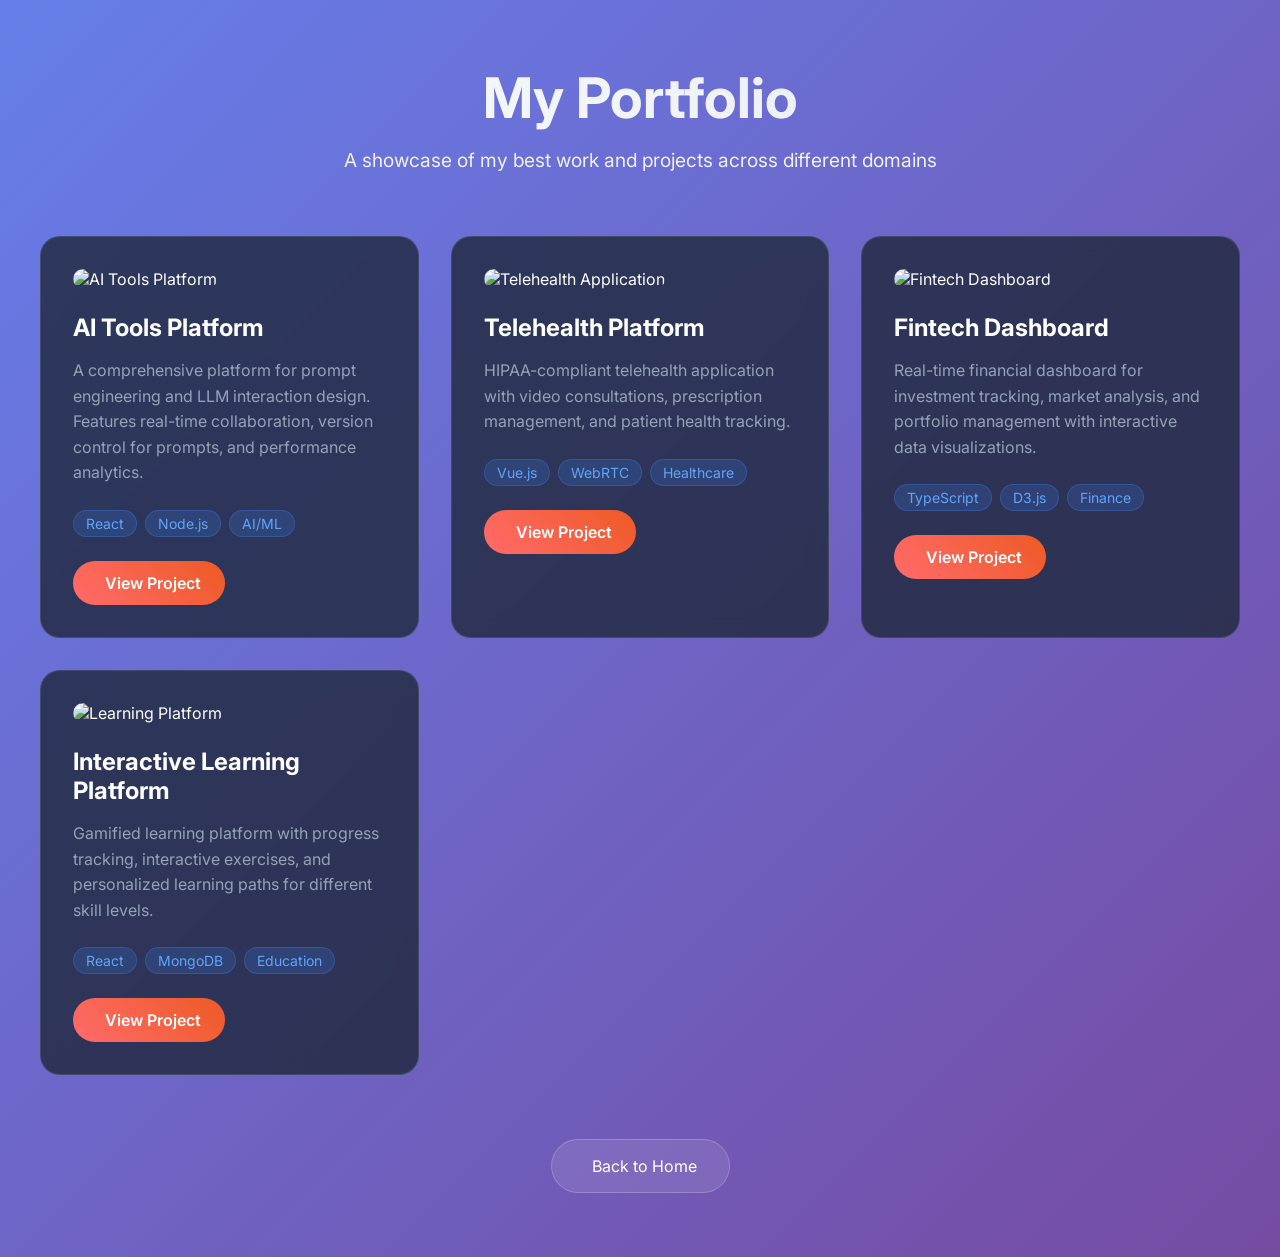
==== portfolio.html @ fdc90ef0 "Add files via upload" ====
<!DOCTYPE html>
<html lang="en">
<head>
    <meta charset="UTF-8">
    <meta name="viewport" content="width=device-width, initial-scale=1.0">
    <title>Portfolio - Career Odyssey 3D Explorer</title>
    <link rel="icon" type="image/x-icon" href="/static/favicon.ico">
    <script src="https://cdn.tailwindcss.com"></script>
    <script src="https://cdn.jsdelivr.net/npm/feather-icons/dist/feather.min.js"></script>
    <script src="https://unpkg.com/feather-icons"></script>
    <style>
        @import url('https://fonts.googleapis.com/css2?family=Inter:wght@300;400;500;600;700&display=swap');
        
        * {
            margin: 0;
            padding: 0;
            box-sizing: border-box;
        }

        body {
            font-family: 'Inter', sans-serif;
            overflow-x: hidden;
            background: linear-gradient(135deg, #667eea 0%, #764ba2 100%);
        }

        .portfolio-section {
            min-height: 100vh;
            padding: 4rem 2rem;
            color: white;
        }

        .portfolio-container {
            max-width: 1200px;
            margin: 0 auto;
        }

        .portfolio-header {
            text-align: center;
            margin-bottom: 4rem;
        }

        .portfolio-title {
            font-size: 3.5rem;
            font-weight: 700;
            margin-bottom: 1rem;
            background: linear-gradient(45deg, #fff, #e2e8f0);
            -webkit-background-clip: text;
            -webkit-text-fill-color: transparent;
            background-clip: text;
        }

        .portfolio-subtitle {
            font-size: 1.2rem;
            opacity: 0.9;
            max-width: 600px;
            margin: 0 auto;
        }

        .projects-grid {
            display: grid;
            grid-template-columns: repeat(auto-fit, minmax(350px, 1fr));
            gap: 2rem;
            margin-bottom: 4rem;
        }

        .project-card {
            background: rgba(30, 41, 59, 0.8);
            backdrop-filter: blur(10px);
            border-radius: 20px;
            padding: 2rem;
            border: 1px solid rgba(255, 255, 255, 0.1);
            transition: all 0.3s ease;
        }

        .project-card:hover {
            transform: translateY(-5px);
            background: rgba(30, 41, 59, 0.9);
            box-shadow: 0 20px 40px rgba(0, 0, 0, 0.3);
        }

        .project-image {
            width: 100%;
            height: 200px;
            border-radius: 15px;
            margin-bottom: 1.5rem;
            object-fit: cover;
        }

        .project-title {
            font-size: 1.5rem;
            font-weight: 700;
            margin-bottom: 1rem;
        }

        .project-description {
            color: #94a3b8;
            margin-bottom: 1.5rem;
            line-height: 1.6;
        }

        .project-tags {
            display: flex;
            flex-wrap: wrap;
            gap: 0.5rem;
            margin-bottom: 1.5rem;
        }

        .project-tag {
            background: rgba(59, 130, 246, 0.2);
            color: #60a5fa;
            padding: 0.25rem 0.75rem;
            border-radius: 20px;
            font-size: 0.875rem;
            border: 1px solid rgba(59, 130, 246, 0.3);
        }

        .project-link {
            background: linear-gradient(45deg, #ff6b6b, #ee5a24);
            color: white;
            text-decoration: none;
            padding: 0.75rem 1.5rem;
            border-radius: 50px;
            font-weight: 600;
            transition: all 0.3s ease;
            display: inline-flex;
            align-items: center;
            gap: 0.5rem;
        }

        .project-link:hover {
            transform: translateY(-2px);
            box-shadow: 0 10px 25px rgba(255, 107, 107, 0.3);
        }

        .back-home {
            text-align: center;
            margin-top: 3rem;
        }

        .back-btn {
            background: rgba(255, 255, 255, 0.1);
            color: white;
            text-decoration: none;
            padding: 1rem 2rem;
            border-radius: 50px;
            border: 1px solid rgba(255, 255, 255, 0.2);
            transition: all 0.3s ease;
            display: inline-flex;
            align-items: center;
            gap: 0.5rem;
        }

        .back-btn:hover {
            background: rgba(255, 255, 255, 0.2);
            transform: translateY(-2px);
        }

        @media (max-width: 768px) {
            .portfolio-title {
                font-size: 2.5rem;
            }
            
            .projects-grid {
                grid-template-columns: 1fr;
            }
        }
    </style>
</head>
<body>
    <!-- Portfolio Section -->
    <section class="portfolio-section">
        <div class="portfolio-container">
            <div class="portfolio-header">
                <h1 class="portfolio-title">My Portfolio</h1>
                <p class="portfolio-subtitle">A showcase of my best work and projects across different domains</p>
            </div>

            <div class="projects-grid">
                <!-- Project 1 -->
                <div class="project-card">
                    <img src="http://static.photos/technology/640x360/1" alt="AI Tools Platform" class="project-image">
                    <h3 class="project-title">AI Tools Platform</h3>
                    <p class="project-description">
                        A comprehensive platform for prompt engineering and LLM interaction design. 
                        Features real-time collaboration, version control for prompts, and performance analytics.
                    </p>
                    <div class="project-tags">
                        <span class="project-tag">React</span>
                        <span class="project-tag">Node.js</span>
                        <span class="project-tag">AI/ML</p>
                    </div>
                    <a href="#" class="project-link">
                        <i data-feather="external-link"></i>
                        View Project
                    </a>
                </div>

                <!-- Project 2 -->
                <div class="project-card">
                    <img src="http://static.photos/medical/640x360/2" alt="Telehealth Application" class="project-image">
                    <h3 class="project-title">Telehealth Platform</h3>
                    <p class="project-description">
                        HIPAA-compliant telehealth application with video consultations, 
                        prescription management, and patient health tracking.
                    </p>
                    <div class="project-tags">
                        <span class="project-tag">Vue.js</span>
                        <span class="project-tag">WebRTC</span>
                        <span class="project-tag">Healthcare</span>
                    </div>
                    <a href="#" class="project-link">
                        <i data-feather="external-link"></i>
                        View Project
                    </a>
                </div>

                <!-- Project 3 -->
                <div class="project-card">
                    <img src="http://static.photos/finance/640x360/3" alt="Fintech Dashboard" class="project-image">
                    <h3 class="project-title">Fintech Dashboard</h3>
                    <p class="project-description">
                        Real-time financial dashboard for investment tracking, market analysis, 
                        and portfolio management with interactive data visualizations.
                    </p>
                    <div class="project-tags">
                        <span class="project-tag">TypeScript</span>
                        <span class="project-tag">D3.js</span>
                        <span class="project-tag">Finance</span>
                    </div>
                    <a href="#" class="project-link">
                        <i data-feather="external-link"></i>
                        View Project
                    </a>
                </div>

                <!-- Project 4 -->
                <div class="project-card">
                    <img src="http://static.photos/education/640x360/4" alt="Learning Platform" class="project-image">
                    <h3 class="project-title">Interactive Learning Platform</h3>
                    <p class="project-description">
                        Gamified learning platform with progress tracking, interactive exercises, 
                        and personalized learning paths for different skill levels.
                    </p>
                    <div class="project-tags">
                        <span class="project-tag">React</span>
                        <span class="project-tag">MongoDB</span>
                        <span class="project-tag">Education</span>
                    </div>
                    <a href="#" class="project-link">
                        <i data-feather="external-link"></i>
                        View Project
                    </a>
                </div>
            </div>

            <div class="back-home">
                <a href="index.html" class="back-btn">
                    <i data-feather="arrow-left"></i>
                    Back to Home
                </a>
            </div>
        </div>
    </section>

    <script>
        // Initialize feather icons
        document.addEventListener('DOMContentLoaded', function() {
            feather.replace();
        });
    </script>
</body>
</html>
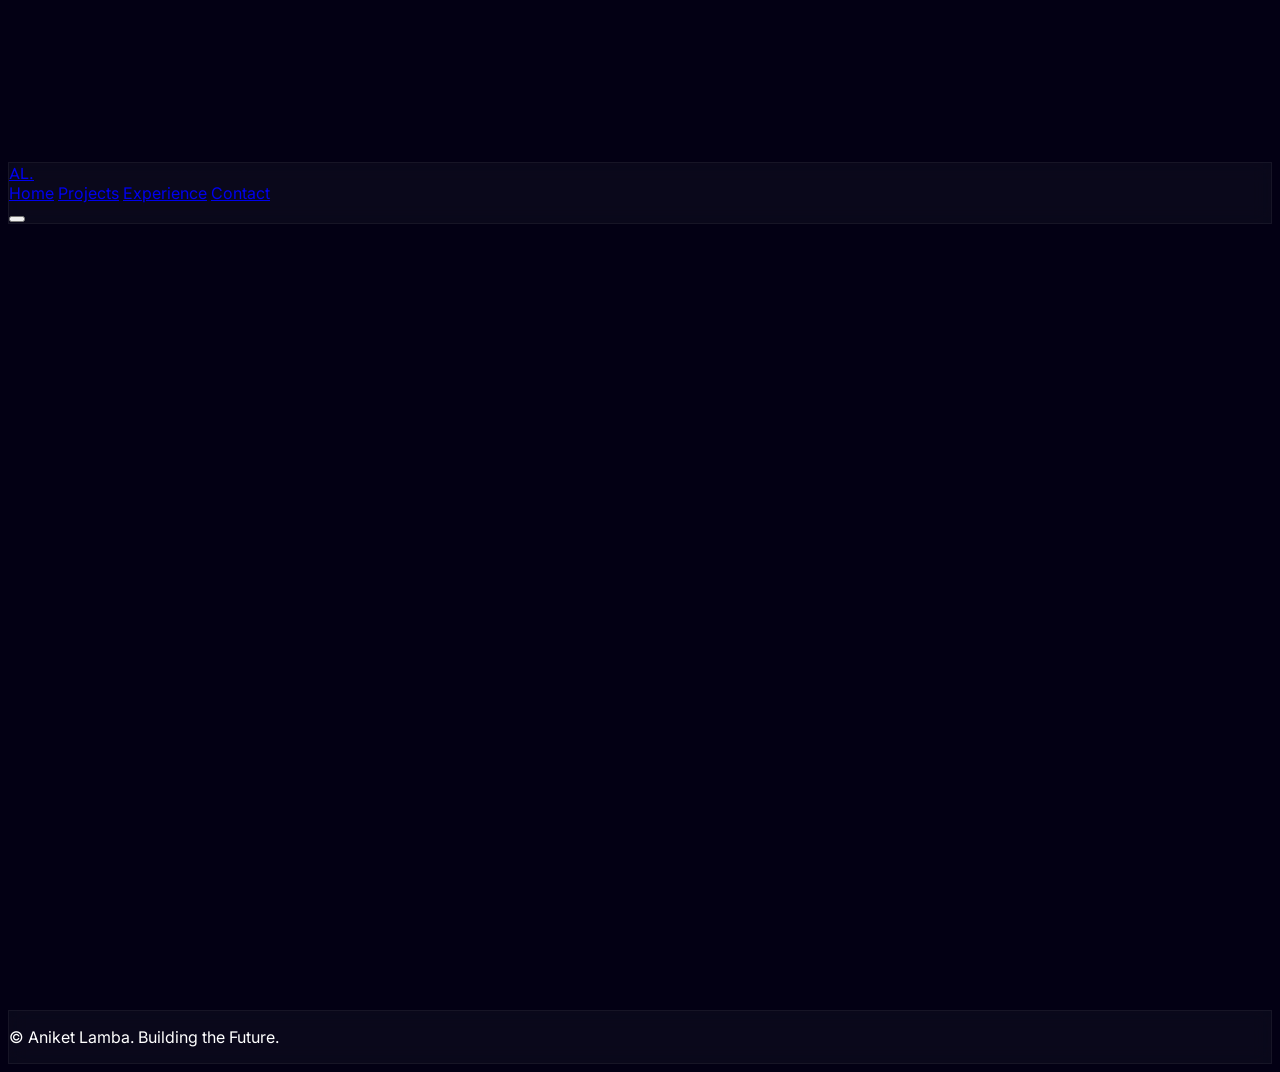
==== commit e428c45c: "Enhance portfolio with 3D background and styles Updated portfolio.html to include Three.js for a 3D " ====
--- a/portfolio.html
+++ b/portfolio.html
@@ -7,266 +7,370 @@
     <link rel="icon" type="image/x-icon" href="/static/favicon.ico">
     <script src="https://cdn.tailwindcss.com"></script>
     <script src="https://cdn.jsdelivr.net/npm/feather-icons/dist/feather.min.js"></script>
-    <script src="https://unpkg.com/feather-icons"></script>
+    <!-- Three.js for 3D Background -->
+    <script src="https://cdnjs.cloudflare.com/ajax/libs/three.js/r128/three.min.js"></script>
     <style>
-        @import url('https://fonts.googleapis.com/css2?family=Inter:wght@300;400;500;600;700&display=swap');
-        
-        * {
-            margin: 0;
-            padding: 0;
-            box-sizing: border-box;
-        }
-
+        @import url('https://fonts.googleapis.com/css2?family=Outfit:wght@300;400;500;600;700&family=Inter:wght@300;400;500;600;700&display=swap');
+        
         body {
             font-family: 'Inter', sans-serif;
+            background-color: #030014;
+            color: white;
             overflow-x: hidden;
-            background: linear-gradient(135deg, #667eea 0%, #764ba2 100%);
-        }
-
-        .portfolio-section {
-            min-height: 100vh;
-            padding: 4rem 2rem;
-            color: white;
-        }
-
-        .portfolio-container {
-            max-width: 1200px;
-            margin: 0 auto;
-        }
-
-        .portfolio-header {
-            text-align: center;
-            margin-bottom: 4rem;
-        }
-
-        .portfolio-title {
-            font-size: 3.5rem;
-            font-weight: 700;
-            margin-bottom: 1rem;
-            background: linear-gradient(45deg, #fff, #e2e8f0);
-            -webkit-background-clip: text;
-            -webkit-text-fill-color: transparent;
-            background-clip: text;
-        }
-
-        .portfolio-subtitle {
-            font-size: 1.2rem;
-            opacity: 0.9;
-            max-width: 600px;
-            margin: 0 auto;
-        }
-
-        .projects-grid {
-            display: grid;
-            grid-template-columns: repeat(auto-fit, minmax(350px, 1fr));
-            gap: 2rem;
-            margin-bottom: 4rem;
-        }
-
-        .project-card {
-            background: rgba(30, 41, 59, 0.8);
+        }
+
+        h1, h2, h3, h4, h5, h6, .outfit {
+            font-family: 'Outfit', sans-serif;
+        }
+
+        /* Glassmorphism Utilities */
+        .glass {
+            background: rgba(255, 255, 255, 0.03);
             backdrop-filter: blur(10px);
-            border-radius: 20px;
-            padding: 2rem;
+            -webkit-backdrop-filter: blur(10px);
+            border: 1px solid rgba(255, 255, 255, 0.05);
+        }
+        
+        .glass-card {
+            background: rgba(255, 255, 255, 0.05);
+            backdrop-filter: blur(12px);
+            -webkit-backdrop-filter: blur(12px);
             border: 1px solid rgba(255, 255, 255, 0.1);
-            transition: all 0.3s ease;
-        }
-
-        .project-card:hover {
-            transform: translateY(-5px);
-            background: rgba(30, 41, 59, 0.9);
-            box-shadow: 0 20px 40px rgba(0, 0, 0, 0.3);
-        }
-
-        .project-image {
-            width: 100%;
-            height: 200px;
-            border-radius: 15px;
-            margin-bottom: 1.5rem;
-            object-fit: cover;
-        }
-
-        .project-title {
-            font-size: 1.5rem;
-            font-weight: 700;
-            margin-bottom: 1rem;
-        }
-
-        .project-description {
-            color: #94a3b8;
-            margin-bottom: 1.5rem;
-            line-height: 1.6;
-        }
-
-        .project-tags {
-            display: flex;
-            flex-wrap: wrap;
-            gap: 0.5rem;
-            margin-bottom: 1.5rem;
-        }
-
-        .project-tag {
-            background: rgba(59, 130, 246, 0.2);
-            color: #60a5fa;
-            padding: 0.25rem 0.75rem;
-            border-radius: 20px;
-            font-size: 0.875rem;
-            border: 1px solid rgba(59, 130, 246, 0.3);
-        }
-
-        .project-link {
-            background: linear-gradient(45deg, #ff6b6b, #ee5a24);
-            color: white;
-            text-decoration: none;
-            padding: 0.75rem 1.5rem;
-            border-radius: 50px;
-            font-weight: 600;
-            transition: all 0.3s ease;
-            display: inline-flex;
-            align-items: center;
-            gap: 0.5rem;
-        }
-
-        .project-link:hover {
-            transform: translateY(-2px);
-            box-shadow: 0 10px 25px rgba(255, 107, 107, 0.3);
-        }
-
-        .back-home {
-            text-align: center;
-            margin-top: 3rem;
-        }
-
-        .back-btn {
-            background: rgba(255, 255, 255, 0.1);
-            color: white;
-            text-decoration: none;
-            padding: 1rem 2rem;
-            border-radius: 50px;
-            border: 1px solid rgba(255, 255, 255, 0.2);
-            transition: all 0.3s ease;
-            display: inline-flex;
-            align-items: center;
-            gap: 0.5rem;
-        }
-
-        .back-btn:hover {
-            background: rgba(255, 255, 255, 0.2);
-            transform: translateY(-2px);
-        }
-
-        @media (max-width: 768px) {
-            .portfolio-title {
-                font-size: 2.5rem;
+            box-shadow: 0 8px 32px 0 rgba(0, 0, 0, 0.3);
+            transition: all 0.4s cubic-bezier(0.4, 0, 0.2, 1);
+        }
+        
+        .glass-card:hover {
+            transform: translateY(-8px);
+            background: rgba(255, 255, 255, 0.08);
+            border: 1px solid rgba(0, 243, 255, 0.4);
+            box-shadow: 0 15px 40px 0 rgba(0, 243, 255, 0.15);
+        }
+
+        /* Scroll Animations */
+        .reveal {
+            opacity: 0;
+            transform: translateY(30px);
+            transition: all 0.8s cubic-bezier(0.5, 0, 0, 1);
+        }
+        .reveal.active {
+            opacity: 1;
+            transform: translateY(0);
+        }
+    </style>
+    <script>
+        tailwind.config = {
+            theme: {
+                extend: {
+                    colors: {
+                        brand: {
+                            cyan: '#00f3ff',
+                            blue: '#0077ff',
+                            purple: '#b537f2',
+                            dark: '#030014'
+                        }
+                    }
+                }
             }
-            
-            .projects-grid {
-                grid-template-columns: 1fr;
-            }
-        }
-    </style>
+        }
+    </script>
 </head>
-<body>
+<body class="relative antialiased selection:bg-brand-cyan/30">
+    
+    <!-- Cosmos Background Canvas -->
+    <canvas id="cosmos-bg" class="fixed top-0 left-0 w-full h-full -z-10 pointer-events-none"></canvas>
+
+    <!-- Navbar -->
+    <nav class="fixed w-full z-50 glass border-b-0 border-white/10 transition-all duration-300">
+        <div class="max-w-7xl mx-auto px-6 py-4 flex justify-between items-center">
+            <a href="index.html" class="text-2xl font-bold outfit bg-gradient-to-r from-brand-cyan to-brand-blue bg-clip-text text-transparent">
+                AL.
+            </a>
+            <div class="hidden md:flex gap-8 items-center">
+                <a href="index.html" class="text-sm font-medium text-white/70 hover:text-brand-cyan transition-colors">Home</a>
+                <a href="portfolio.html" class="text-sm font-medium text-white hover:text-brand-cyan transition-colors">Projects</a>
+                <a href="index.html#timeline" class="text-sm font-medium text-white/70 hover:text-brand-cyan transition-colors">Experience</a>
+                <a href="index.html#contact" class="text-sm font-medium text-white/70 hover:text-brand-cyan transition-colors">Contact</a>
+            </div>
+            <!-- Mobile Menu Button -->
+            <button class="md:hidden text-white/70 hover:text-white">
+                <i data-feather="menu"></i>
+            </button>
+        </div>
+    </nav>
+
     <!-- Portfolio Section -->
-    <section class="portfolio-section">
-        <div class="portfolio-container">
-            <div class="portfolio-header">
-                <h1 class="portfolio-title">My Portfolio</h1>
-                <p class="portfolio-subtitle">A showcase of my best work and projects across different domains</p>
+    <section class="min-h-screen pt-32 pb-24 px-6 relative">
+        <div class="max-w-7xl mx-auto">
+            <div class="text-center mb-16 reveal">
+                <div class="inline-flex px-4 py-1.5 rounded-full glass mb-4 text-sm font-medium text-brand-purple border-brand-purple/20">
+                    <span class="flex items-center gap-2">
+                        <i data-feather="code" class="w-4 h-4"></i> Selected Works
+                    </span>
+                </div>
+                <h1 class="text-5xl md:text-6xl font-bold mb-6 outfit tracking-tight">My Portfolio</h1>
+                <p class="text-lg text-white/60 max-w-2xl mx-auto font-light leading-relaxed">
+                    A showcase of my best work and projects across different domains, blending creative design with high-performance engineering.
+                </p>
+                <div class="w-24 h-1 bg-gradient-to-r from-brand-purple to-brand-blue mx-auto rounded-full mt-8"></div>
             </div>
 
-            <div class="projects-grid">
+            <div class="grid grid-cols-1 md:grid-cols-2 lg:grid-cols-2 gap-8 mb-16">
                 <!-- Project 1 -->
-                <div class="project-card">
-                    <img src="http://static.photos/technology/640x360/1" alt="AI Tools Platform" class="project-image">
-                    <h3 class="project-title">AI Tools Platform</h3>
-                    <p class="project-description">
+                <div class="glass-card rounded-3xl p-6 reveal">
+                    <div class="relative w-full h-64 rounded-2xl overflow-hidden mb-6 group">
+                        <div class="absolute inset-0 bg-brand-dark/20 group-hover:bg-transparent transition-colors duration-300 z-10"></div>
+                        <img src="http://static.photos/technology/640x360/1" alt="AI Tools Platform" class="w-full h-full object-cover transform group-hover:scale-105 transition-transform duration-700">
+                    </div>
+                    <h3 class="text-2xl font-bold mb-3 outfit">AI Tools Platform</h3>
+                    <p class="text-white/60 mb-6 line-clamp-3 font-light leading-relaxed">
                         A comprehensive platform for prompt engineering and LLM interaction design. 
                         Features real-time collaboration, version control for prompts, and performance analytics.
                     </p>
-                    <div class="project-tags">
-                        <span class="project-tag">React</span>
-                        <span class="project-tag">Node.js</span>
-                        <span class="project-tag">AI/ML</p>
-                    </div>
-                    <a href="#" class="project-link">
-                        <i data-feather="external-link"></i>
-                        View Project
+                    <div class="flex flex-wrap gap-2 mb-6">
+                        <span class="px-3 py-1 rounded-full text-xs font-medium bg-brand-cyan/10 text-brand-cyan border border-brand-cyan/20">React</span>
+                        <span class="px-3 py-1 rounded-full text-xs font-medium bg-brand-blue/10 text-brand-blue border border-brand-blue/20">Node.js</span>
+                        <span class="px-3 py-1 rounded-full text-xs font-medium bg-brand-purple/10 text-brand-purple border border-brand-purple/20">AI/ML</span>
+                    </div>
+                    <a href="#" class="inline-flex items-center gap-2 text-white font-medium hover:text-brand-cyan transition-colors">
+                        View Project <i data-feather="arrow-right" class="w-4 h-4"></i>
                     </a>
                 </div>
 
                 <!-- Project 2 -->
-                <div class="project-card">
-                    <img src="http://static.photos/medical/640x360/2" alt="Telehealth Application" class="project-image">
-                    <h3 class="project-title">Telehealth Platform</h3>
-                    <p class="project-description">
+                <div class="glass-card rounded-3xl p-6 reveal">
+                    <div class="relative w-full h-64 rounded-2xl overflow-hidden mb-6 group">
+                        <div class="absolute inset-0 bg-brand-dark/20 group-hover:bg-transparent transition-colors duration-300 z-10"></div>
+                        <img src="http://static.photos/medical/640x360/2" alt="Telehealth Application" class="w-full h-full object-cover transform group-hover:scale-105 transition-transform duration-700">
+                    </div>
+                    <h3 class="text-2xl font-bold mb-3 outfit">Telehealth Platform</h3>
+                    <p class="text-white/60 mb-6 line-clamp-3 font-light leading-relaxed">
                         HIPAA-compliant telehealth application with video consultations, 
                         prescription management, and patient health tracking.
                     </p>
-                    <div class="project-tags">
-                        <span class="project-tag">Vue.js</span>
-                        <span class="project-tag">WebRTC</span>
-                        <span class="project-tag">Healthcare</span>
-                    </div>
-                    <a href="#" class="project-link">
-                        <i data-feather="external-link"></i>
-                        View Project
+                    <div class="flex flex-wrap gap-2 mb-6">
+                        <span class="px-3 py-1 rounded-full text-xs font-medium bg-brand-cyan/10 text-brand-cyan border border-brand-cyan/20">Vue.js</span>
+                        <span class="px-3 py-1 rounded-full text-xs font-medium bg-brand-blue/10 text-brand-blue border border-brand-blue/20">WebRTC</span>
+                        <span class="px-3 py-1 rounded-full text-xs font-medium bg-brand-purple/10 text-brand-purple border border-brand-purple/20">Healthcare</span>
+                    </div>
+                    <a href="#" class="inline-flex items-center gap-2 text-white font-medium hover:text-brand-cyan transition-colors">
+                        View Project <i data-feather="arrow-right" class="w-4 h-4"></i>
                     </a>
                 </div>
 
                 <!-- Project 3 -->
-                <div class="project-card">
-                    <img src="http://static.photos/finance/640x360/3" alt="Fintech Dashboard" class="project-image">
-                    <h3 class="project-title">Fintech Dashboard</h3>
-                    <p class="project-description">
+                <div class="glass-card rounded-3xl p-6 reveal">
+                    <div class="relative w-full h-64 rounded-2xl overflow-hidden mb-6 group">
+                        <div class="absolute inset-0 bg-brand-dark/20 group-hover:bg-transparent transition-colors duration-300 z-10"></div>
+                        <img src="http://static.photos/finance/640x360/3" alt="Fintech Dashboard" class="w-full h-full object-cover transform group-hover:scale-105 transition-transform duration-700">
+                    </div>
+                    <h3 class="text-2xl font-bold mb-3 outfit">Fintech Dashboard</h3>
+                    <p class="text-white/60 mb-6 line-clamp-3 font-light leading-relaxed">
                         Real-time financial dashboard for investment tracking, market analysis, 
                         and portfolio management with interactive data visualizations.
                     </p>
-                    <div class="project-tags">
-                        <span class="project-tag">TypeScript</span>
-                        <span class="project-tag">D3.js</span>
-                        <span class="project-tag">Finance</span>
-                    </div>
-                    <a href="#" class="project-link">
-                        <i data-feather="external-link"></i>
-                        View Project
+                    <div class="flex flex-wrap gap-2 mb-6">
+                        <span class="px-3 py-1 rounded-full text-xs font-medium bg-brand-cyan/10 text-brand-cyan border border-brand-cyan/20">TypeScript</span>
+                        <span class="px-3 py-1 rounded-full text-xs font-medium bg-brand-blue/10 text-brand-blue border border-brand-blue/20">D3.js</span>
+                        <span class="px-3 py-1 rounded-full text-xs font-medium bg-brand-purple/10 text-brand-purple border border-brand-purple/20">Finance</span>
+                    </div>
+                    <a href="#" class="inline-flex items-center gap-2 text-white font-medium hover:text-brand-cyan transition-colors">
+                        View Project <i data-feather="arrow-right" class="w-4 h-4"></i>
                     </a>
                 </div>
 
                 <!-- Project 4 -->
-                <div class="project-card">
-                    <img src="http://static.photos/education/640x360/4" alt="Learning Platform" class="project-image">
-                    <h3 class="project-title">Interactive Learning Platform</h3>
-                    <p class="project-description">
+                <div class="glass-card rounded-3xl p-6 reveal">
+                    <div class="relative w-full h-64 rounded-2xl overflow-hidden mb-6 group">
+                        <div class="absolute inset-0 bg-brand-dark/20 group-hover:bg-transparent transition-colors duration-300 z-10"></div>
+                        <img src="http://static.photos/education/640x360/4" alt="Learning Platform" class="w-full h-full object-cover transform group-hover:scale-105 transition-transform duration-700">
+                    </div>
+                    <h3 class="text-2xl font-bold mb-3 outfit">Interactive Learning</h3>
+                    <p class="text-white/60 mb-6 line-clamp-3 font-light leading-relaxed">
                         Gamified learning platform with progress tracking, interactive exercises, 
                         and personalized learning paths for different skill levels.
                     </p>
-                    <div class="project-tags">
-                        <span class="project-tag">React</span>
-                        <span class="project-tag">MongoDB</span>
-                        <span class="project-tag">Education</span>
-                    </div>
-                    <a href="#" class="project-link">
-                        <i data-feather="external-link"></i>
-                        View Project
+                    <div class="flex flex-wrap gap-2 mb-6">
+                        <span class="px-3 py-1 rounded-full text-xs font-medium bg-brand-cyan/10 text-brand-cyan border border-brand-cyan/20">React</span>
+                        <span class="px-3 py-1 rounded-full text-xs font-medium bg-brand-blue/10 text-brand-blue border border-brand-blue/20">MongoDB</span>
+                        <span class="px-3 py-1 rounded-full text-xs font-medium bg-brand-purple/10 text-brand-purple border border-brand-purple/20">Education</span>
+                    </div>
+                    <a href="#" class="inline-flex items-center gap-2 text-white font-medium hover:text-brand-cyan transition-colors">
+                        View Project <i data-feather="arrow-right" class="w-4 h-4"></i>
                     </a>
                 </div>
             </div>
 
-            <div class="back-home">
-                <a href="index.html" class="back-btn">
-                    <i data-feather="arrow-left"></i>
+            <div class="text-center reveal">
+                <a href="index.html" class="glass px-8 py-4 rounded-full font-medium inline-flex items-center hover:bg-white/10 hover:text-brand-cyan transition-all duration-300">
+                    <i data-feather="arrow-left" class="mr-2 w-5 h-5"></i>
                     Back to Home
                 </a>
             </div>
         </div>
     </section>
 
+    <footer class="py-8 border-t border-white/10 glass mt-12 bg-transparent">
+        <div class="max-w-7xl mx-auto px-6 text-center text-white/50 text-sm">
+            <p>&copy; <span id="year"></span> Aniket Lamba. Building the Future.</p>
+        </div>
+    </footer>
+
+    <!-- Scripts -->
     <script>
-        // Initialize feather icons
-        document.addEventListener('DOMContentLoaded', function() {
-            feather.replace();
+        // Feather Icons
+        feather.replace();
+        document.getElementById('year').textContent = new Date().getFullYear();
+
+        // Scroll Reveal Animation (Vanilla JS)
+        const revealElements = document.querySelectorAll('.reveal');
+        
+        const revealCallback = (entries, observer) => {
+            entries.forEach(entry => {
+                if (entry.isIntersecting) {
+                    entry.target.classList.add('active');
+                    // Stop observing once animated
+                    observer.unobserve(entry.target);
+                }
+            });
+        };
+
+        const revealOptions = {
+            threshold: 0.1,
+            rootMargin: "0px 0px -50px 0px"
+        };
+
+        const revealObserver = new IntersectionObserver(revealCallback, revealOptions);
+        
+        revealElements.forEach(el => {
+            revealObserver.observe(el);
         });
     </script>
+
+    <!-- Three.js Cosmos Background Script -->
+    <script>
+        const canvas = document.getElementById('cosmos-bg');
+        
+        // Scene setup
+        const scene = new THREE.Scene();
+        // Fog for depth
+        scene.fog = new THREE.FogExp2(0x030014, 0.0015);
+
+        const camera = new THREE.PerspectiveCamera(75, window.innerWidth / window.innerHeight, 0.1, 2000);
+        camera.position.z = 400;
+
+        const renderer = new THREE.WebGLRenderer({ canvas, alpha: true, antialias: true });
+        renderer.setSize(window.innerWidth, window.innerHeight);
+        renderer.setPixelRatio(Math.min(window.devicePixelRatio, 2)); // optimize performance
+
+        // Particle group
+        const particlesGeometry = new THREE.BufferGeometry();
+        const particlesCount = 2000;
+        
+        const posArray = new Float32Array(particlesCount * 3);
+        const colorArray = new Float32Array(particlesCount * 3);
+
+        const colors = [
+            new THREE.Color('#00f3ff'), // neon cyan
+            new THREE.Color('#0077ff'), // electric blue
+            new THREE.Color('#b537f2'), // purple
+            new THREE.Color('#ffffff')  // white
+        ];
+
+        for(let i = 0; i < particlesCount * 3; i+=3) {
+            // Spread particles across a wide space
+            posArray[i] = (Math.random() - 0.5) * 2000;     // x
+            posArray[i+1] = (Math.random() - 0.5) * 2000;   // y
+            posArray[i+2] = (Math.random() - 0.5) * 2000;   // z
+
+            // Random colors from the palette
+            const randColor = colors[Math.floor(Math.random() * colors.length)];
+            colorArray[i] = randColor.r;
+            colorArray[i+1] = randColor.g;
+            colorArray[i+2] = randColor.b;
+        }
+
+        particlesGeometry.setAttribute('position', new THREE.BufferAttribute(posArray, 3));
+        particlesGeometry.setAttribute('color', new THREE.BufferAttribute(colorArray, 3));
+
+        // Create material
+        const particlesMaterial = new THREE.PointsMaterial({
+            size: 3,
+            vertexColors: true,
+            transparent: true,
+            opacity: 0.8,
+            blending: THREE.AdditiveBlending // makes stars glow
+        });
+
+        // Generate circular texture for particles programmatically (no external image)
+        const generateCircleTexture = () => {
+            const canvasRender = document.createElement('canvas');
+            canvasRender.width = 32;
+            canvasRender.height = 32;
+            const context = canvasRender.getContext('2d');
+            
+            const gradient = context.createRadialGradient(16, 16, 0, 16, 16, 16);
+            gradient.addColorStop(0, 'rgba(255,255,255,1)');
+            gradient.addColorStop(0.2, 'rgba(255,255,255,0.8)');
+            gradient.addColorStop(1, 'rgba(0,0,0,0)');
+            
+            context.fillStyle = gradient;
+            context.fillRect(0, 0, 32, 32);
+            
+            const texture = new THREE.CanvasTexture(canvasRender);
+            return texture;
+        };
+
+        particlesMaterial.map = generateCircleTexture();
+
+        const particleMesh = new THREE.Points(particlesGeometry, particlesMaterial);
+        scene.add(particleMesh);
+
+        // Interaction state
+        let mouseX = 0;
+        let mouseY = 0;
+        let targetX = 0;
+        let targetY = 0;
+        const windowHalfX = window.innerWidth / 2;
+        const windowHalfY = window.innerHeight / 2;
+
+        document.addEventListener('mousemove', (event) => {
+            mouseX = (event.clientX - windowHalfX);
+            mouseY = (event.clientY - windowHalfY);
+        });
+
+        // Responsive handling
+        window.addEventListener('resize', () => {
+            camera.aspect = window.innerWidth / window.innerHeight;
+            camera.updateProjectionMatrix();
+            renderer.setSize(window.innerWidth, window.innerHeight);
+        });
+
+        // Animation loop
+        const clock = new THREE.Clock();
+
+        const animate = () => {
+            requestAnimationFrame(animate);
+            const elapsedTime = clock.getElapsedTime();
+
+            targetX = mouseX * 0.001;
+            targetY = mouseY * 0.001;
+
+            // Slow natural rotation
+            particleMesh.rotation.y += 0.0005;
+            particleMesh.rotation.x += 0.0002;
+
+            // Subtle mouse parallax
+            particleMesh.rotation.y += 0.05 * (targetX - particleMesh.rotation.y);
+            particleMesh.rotation.x += 0.05 * (targetY - particleMesh.rotation.x);
+
+            // Floating effect
+            particleMesh.position.y = Math.sin(elapsedTime * 0.5) * 10;
+
+            renderer.render(scene, camera);
+        };
+
+        animate();
+    </script>
 </body>
-</html>+</html>
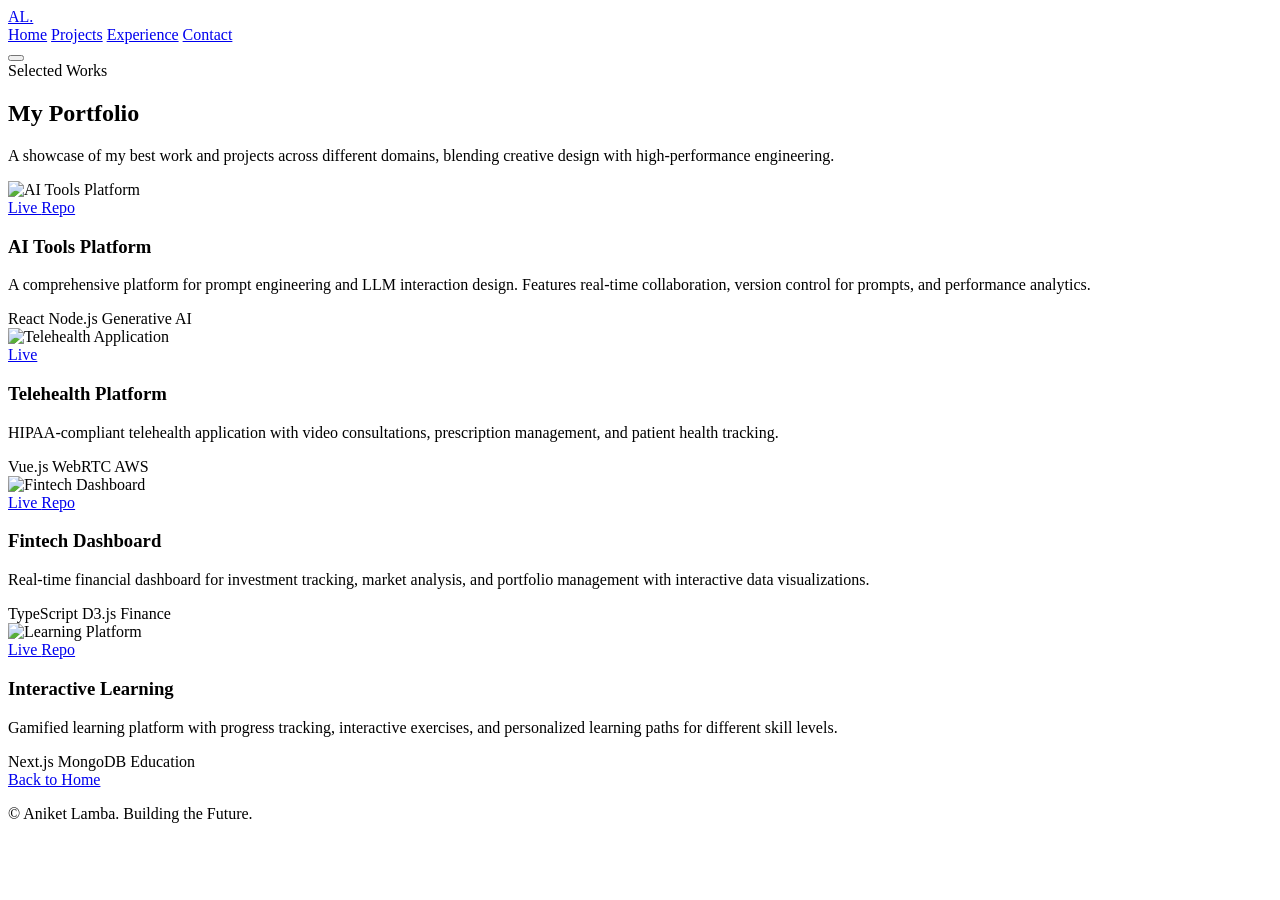
==== commit cf26f63f: "Revamp portfolio layout and design elements Updated the portfolio HTML structure and styles, added c" ====
--- a/portfolio.html
+++ b/portfolio.html
@@ -1,5 +1,5 @@
 <!DOCTYPE html>
-<html lang="en">
+<html lang="en" class="scroll-smooth">
 <head>
     <meta charset="UTF-8">
     <meta name="viewport" content="width=device-width, initial-scale=1.0">
@@ -7,57 +7,7 @@
     <link rel="icon" type="image/x-icon" href="/static/favicon.ico">
     <script src="https://cdn.tailwindcss.com"></script>
     <script src="https://cdn.jsdelivr.net/npm/feather-icons/dist/feather.min.js"></script>
-    <!-- Three.js for 3D Background -->
-    <script src="https://cdnjs.cloudflare.com/ajax/libs/three.js/r128/three.min.js"></script>
-    <style>
-        @import url('https://fonts.googleapis.com/css2?family=Outfit:wght@300;400;500;600;700&family=Inter:wght@300;400;500;600;700&display=swap');
-        
-        body {
-            font-family: 'Inter', sans-serif;
-            background-color: #030014;
-            color: white;
-            overflow-x: hidden;
-        }
-
-        h1, h2, h3, h4, h5, h6, .outfit {
-            font-family: 'Outfit', sans-serif;
-        }
-
-        /* Glassmorphism Utilities */
-        .glass {
-            background: rgba(255, 255, 255, 0.03);
-            backdrop-filter: blur(10px);
-            -webkit-backdrop-filter: blur(10px);
-            border: 1px solid rgba(255, 255, 255, 0.05);
-        }
-        
-        .glass-card {
-            background: rgba(255, 255, 255, 0.05);
-            backdrop-filter: blur(12px);
-            -webkit-backdrop-filter: blur(12px);
-            border: 1px solid rgba(255, 255, 255, 0.1);
-            box-shadow: 0 8px 32px 0 rgba(0, 0, 0, 0.3);
-            transition: all 0.4s cubic-bezier(0.4, 0, 0.2, 1);
-        }
-        
-        .glass-card:hover {
-            transform: translateY(-8px);
-            background: rgba(255, 255, 255, 0.08);
-            border: 1px solid rgba(0, 243, 255, 0.4);
-            box-shadow: 0 15px 40px 0 rgba(0, 243, 255, 0.15);
-        }
-
-        /* Scroll Animations */
-        .reveal {
-            opacity: 0;
-            transform: translateY(30px);
-            transition: all 0.8s cubic-bezier(0.5, 0, 0, 1);
-        }
-        .reveal.active {
-            opacity: 1;
-            transform: translateY(0);
-        }
-    </style>
+    <link rel="stylesheet" href="style.css">
     <script>
         tailwind.config = {
             theme: {
@@ -75,20 +25,27 @@
         }
     </script>
 </head>
-<body class="relative antialiased selection:bg-brand-cyan/30">
+<body class="relative antialiased selection:bg-brand-cyan/30 bg-[#02000a]">
     
-    <!-- Cosmos Background Canvas -->
-    <canvas id="cosmos-bg" class="fixed top-0 left-0 w-full h-full -z-10 pointer-events-none"></canvas>
+    <!-- Custom Cursor -->
+    <div id="custom-cursor" class="custom-cursor hidden md:block"></div>
+    <div id="cursor-trail" class="cursor-trail hidden md:block"></div>
+
+    <!-- Background accents -->
+    <div class="fixed top-0 left-0 w-full h-full pointer-events-none z-[-1] overflow-hidden">
+        <div class="absolute top-1/4 left-1/4 w-[500px] h-[500px] bg-brand-blue/10 rounded-full blur-[150px]"></div>
+        <div class="absolute bottom-1/4 right-1/4 w-[600px] h-[600px] bg-brand-purple/10 rounded-full blur-[150px]"></div>
+    </div>
 
     <!-- Navbar -->
-    <nav class="fixed w-full z-50 glass border-b-0 border-white/10 transition-all duration-300">
+    <nav class="fixed w-full z-50 glass-nav transition-all duration-300">
         <div class="max-w-7xl mx-auto px-6 py-4 flex justify-between items-center">
-            <a href="index.html" class="text-2xl font-bold outfit bg-gradient-to-r from-brand-cyan to-brand-blue bg-clip-text text-transparent">
+            <a href="index.html" class="text-2xl font-bold outfit bg-gradient-to-r from-brand-cyan to-brand-blue bg-clip-text text-transparent glow-text">
                 AL.
             </a>
             <div class="hidden md:flex gap-8 items-center">
                 <a href="index.html" class="text-sm font-medium text-white/70 hover:text-brand-cyan transition-colors">Home</a>
-                <a href="portfolio.html" class="text-sm font-medium text-white hover:text-brand-cyan transition-colors">Projects</a>
+                <a href="portfolio.html" class="text-sm font-medium text-brand-cyan transition-colors">Projects</a>
                 <a href="index.html#timeline" class="text-sm font-medium text-white/70 hover:text-brand-cyan transition-colors">Experience</a>
                 <a href="index.html#contact" class="text-sm font-medium text-white/70 hover:text-brand-cyan transition-colors">Contact</a>
             </div>
@@ -100,15 +57,15 @@
     </nav>
 
     <!-- Portfolio Section -->
-    <section class="min-h-screen pt-32 pb-24 px-6 relative">
+    <section class="min-h-screen pt-32 pb-24 px-6 relative z-10">
         <div class="max-w-7xl mx-auto">
             <div class="text-center mb-16 reveal">
-                <div class="inline-flex px-4 py-1.5 rounded-full glass mb-4 text-sm font-medium text-brand-purple border-brand-purple/20">
+                <div class="inline-flex px-4 py-1.5 rounded-full glass mb-4 text-sm font-medium text-brand-purple border-brand-purple/20 backdrop-blur-md">
                     <span class="flex items-center gap-2">
                         <i data-feather="code" class="w-4 h-4"></i> Selected Works
                     </span>
                 </div>
-                <h1 class="text-5xl md:text-6xl font-bold mb-6 outfit tracking-tight">My Portfolio</h1>
+                <h1 class="text-5xl md:text-6xl font-bold mb-6 outfit tracking-tight glow-text">My Portfolio</h1>
                 <p class="text-lg text-white/60 max-w-2xl mx-auto font-light leading-relaxed">
                     A showcase of my best work and projects across different domains, blending creative design with high-performance engineering.
                 </p>
@@ -117,87 +74,108 @@
 
             <div class="grid grid-cols-1 md:grid-cols-2 lg:grid-cols-2 gap-8 mb-16">
                 <!-- Project 1 -->
-                <div class="glass-card rounded-3xl p-6 reveal">
-                    <div class="relative w-full h-64 rounded-2xl overflow-hidden mb-6 group">
-                        <div class="absolute inset-0 bg-brand-dark/20 group-hover:bg-transparent transition-colors duration-300 z-10"></div>
-                        <img src="http://static.photos/technology/640x360/1" alt="AI Tools Platform" class="w-full h-full object-cover transform group-hover:scale-105 transition-transform duration-700">
+                <div class="glass-card rounded-[2rem] p-6 reveal group relative">
+                    <div class="project-card h-72 mb-6">
+                        <img src="https://images.unsplash.com/photo-1677442136019-21780ecad995?auto=format&fit=crop&q=80&w=800" alt="AI Tools Platform" class="w-full h-full object-cover transform group-hover:scale-110 transition-transform duration-700">
+                        <div class="project-overlay">
+                            <div class="flex gap-4 transform translate-y-8 group-hover:translate-y-0 transition-transform duration-500">
+                                <a href="#" class="px-6 py-2 bg-brand-cyan text-brand-dark font-medium rounded-full hover:bg-white transition-colors flex items-center gap-2">
+                                    <i data-feather="external-link" class="w-4 h-4"></i> Live
+                                </a>
+                                <a href="#" class="px-6 py-2 glass text-white font-medium rounded-full hover:bg-white/20 transition-colors flex items-center gap-2">
+                                    <i data-feather="github" class="w-4 h-4"></i> Repo
+                                </a>
+                            </div>
+                        </div>
                     </div>
                     <h3 class="text-2xl font-bold mb-3 outfit">AI Tools Platform</h3>
                     <p class="text-white/60 mb-6 line-clamp-3 font-light leading-relaxed">
                         A comprehensive platform for prompt engineering and LLM interaction design. 
                         Features real-time collaboration, version control for prompts, and performance analytics.
                     </p>
-                    <div class="flex flex-wrap gap-2 mb-6">
+                    <div class="flex flex-wrap gap-2">
                         <span class="px-3 py-1 rounded-full text-xs font-medium bg-brand-cyan/10 text-brand-cyan border border-brand-cyan/20">React</span>
                         <span class="px-3 py-1 rounded-full text-xs font-medium bg-brand-blue/10 text-brand-blue border border-brand-blue/20">Node.js</span>
-                        <span class="px-3 py-1 rounded-full text-xs font-medium bg-brand-purple/10 text-brand-purple border border-brand-purple/20">AI/ML</span>
-                    </div>
-                    <a href="#" class="inline-flex items-center gap-2 text-white font-medium hover:text-brand-cyan transition-colors">
-                        View Project <i data-feather="arrow-right" class="w-4 h-4"></i>
-                    </a>
+                        <span class="px-3 py-1 rounded-full text-xs font-medium bg-brand-purple/10 text-brand-purple border border-brand-purple/20">Generative AI</span>
+                    </div>
                 </div>
 
                 <!-- Project 2 -->
-                <div class="glass-card rounded-3xl p-6 reveal">
-                    <div class="relative w-full h-64 rounded-2xl overflow-hidden mb-6 group">
-                        <div class="absolute inset-0 bg-brand-dark/20 group-hover:bg-transparent transition-colors duration-300 z-10"></div>
-                        <img src="http://static.photos/medical/640x360/2" alt="Telehealth Application" class="w-full h-full object-cover transform group-hover:scale-105 transition-transform duration-700">
+                <div class="glass-card rounded-[2rem] p-6 reveal group relative">
+                    <div class="project-card h-72 mb-6">
+                        <img src="https://images.unsplash.com/photo-1576091160399-112ba8d25d1d?auto=format&fit=crop&q=80&w=800" alt="Telehealth Application" class="w-full h-full object-cover transform group-hover:scale-110 transition-transform duration-700">
+                        <div class="project-overlay">
+                            <div class="flex gap-4 transform translate-y-8 group-hover:translate-y-0 transition-transform duration-500">
+                                <a href="#" class="px-6 py-2 bg-brand-blue text-white font-medium rounded-full hover:bg-brand-cyan hover:text-brand-dark transition-colors flex items-center gap-2">
+                                    <i data-feather="external-link" class="w-4 h-4"></i> Live
+                                </a>
+                            </div>
+                        </div>
                     </div>
                     <h3 class="text-2xl font-bold mb-3 outfit">Telehealth Platform</h3>
                     <p class="text-white/60 mb-6 line-clamp-3 font-light leading-relaxed">
                         HIPAA-compliant telehealth application with video consultations, 
                         prescription management, and patient health tracking.
                     </p>
-                    <div class="flex flex-wrap gap-2 mb-6">
+                    <div class="flex flex-wrap gap-2">
                         <span class="px-3 py-1 rounded-full text-xs font-medium bg-brand-cyan/10 text-brand-cyan border border-brand-cyan/20">Vue.js</span>
                         <span class="px-3 py-1 rounded-full text-xs font-medium bg-brand-blue/10 text-brand-blue border border-brand-blue/20">WebRTC</span>
-                        <span class="px-3 py-1 rounded-full text-xs font-medium bg-brand-purple/10 text-brand-purple border border-brand-purple/20">Healthcare</span>
-                    </div>
-                    <a href="#" class="inline-flex items-center gap-2 text-white font-medium hover:text-brand-cyan transition-colors">
-                        View Project <i data-feather="arrow-right" class="w-4 h-4"></i>
-                    </a>
+                        <span class="px-3 py-1 rounded-full text-xs font-medium bg-brand-purple/10 text-brand-purple border border-brand-purple/20">AWS</span>
+                    </div>
                 </div>
 
                 <!-- Project 3 -->
-                <div class="glass-card rounded-3xl p-6 reveal">
-                    <div class="relative w-full h-64 rounded-2xl overflow-hidden mb-6 group">
-                        <div class="absolute inset-0 bg-brand-dark/20 group-hover:bg-transparent transition-colors duration-300 z-10"></div>
-                        <img src="http://static.photos/finance/640x360/3" alt="Fintech Dashboard" class="w-full h-full object-cover transform group-hover:scale-105 transition-transform duration-700">
+                <div class="glass-card rounded-[2rem] p-6 reveal group relative">
+                    <div class="project-card h-72 mb-6">
+                        <img src="https://images.unsplash.com/photo-1611974789855-9c2a0a7236a3?auto=format&fit=crop&q=80&w=800" alt="Fintech Dashboard" class="w-full h-full object-cover transform group-hover:scale-110 transition-transform duration-700">
+                        <div class="project-overlay">
+                            <div class="flex gap-4 transform translate-y-8 group-hover:translate-y-0 transition-transform duration-500">
+                                <a href="#" class="px-6 py-2 bg-brand-purple text-white font-medium rounded-full hover:bg-brand-cyan hover:text-brand-dark transition-colors flex items-center gap-2">
+                                    <i data-feather="external-link" class="w-4 h-4"></i> Live
+                                </a>
+                                <a href="#" class="px-6 py-2 glass text-white font-medium rounded-full hover:bg-white/20 transition-colors flex items-center gap-2">
+                                    <i data-feather="github" class="w-4 h-4"></i> Repo
+                                </a>
+                            </div>
+                        </div>
                     </div>
                     <h3 class="text-2xl font-bold mb-3 outfit">Fintech Dashboard</h3>
                     <p class="text-white/60 mb-6 line-clamp-3 font-light leading-relaxed">
                         Real-time financial dashboard for investment tracking, market analysis, 
                         and portfolio management with interactive data visualizations.
                     </p>
-                    <div class="flex flex-wrap gap-2 mb-6">
+                    <div class="flex flex-wrap gap-2">
                         <span class="px-3 py-1 rounded-full text-xs font-medium bg-brand-cyan/10 text-brand-cyan border border-brand-cyan/20">TypeScript</span>
                         <span class="px-3 py-1 rounded-full text-xs font-medium bg-brand-blue/10 text-brand-blue border border-brand-blue/20">D3.js</span>
                         <span class="px-3 py-1 rounded-full text-xs font-medium bg-brand-purple/10 text-brand-purple border border-brand-purple/20">Finance</span>
                     </div>
-                    <a href="#" class="inline-flex items-center gap-2 text-white font-medium hover:text-brand-cyan transition-colors">
-                        View Project <i data-feather="arrow-right" class="w-4 h-4"></i>
-                    </a>
                 </div>
 
                 <!-- Project 4 -->
-                <div class="glass-card rounded-3xl p-6 reveal">
-                    <div class="relative w-full h-64 rounded-2xl overflow-hidden mb-6 group">
-                        <div class="absolute inset-0 bg-brand-dark/20 group-hover:bg-transparent transition-colors duration-300 z-10"></div>
-                        <img src="http://static.photos/education/640x360/4" alt="Learning Platform" class="w-full h-full object-cover transform group-hover:scale-105 transition-transform duration-700">
+                <div class="glass-card rounded-[2rem] p-6 reveal group relative">
+                    <div class="project-card h-72 mb-6">
+                        <img src="https://images.unsplash.com/photo-1516321318423-f06f85e504b3?auto=format&fit=crop&q=80&w=800" alt="Learning Platform" class="w-full h-full object-cover transform group-hover:scale-110 transition-transform duration-700">
+                        <div class="project-overlay">
+                            <div class="flex gap-4 transform translate-y-8 group-hover:translate-y-0 transition-transform duration-500">
+                                <a href="#" class="px-6 py-2 bg-brand-cyan text-brand-dark font-medium rounded-full hover:bg-white transition-colors flex items-center gap-2">
+                                    <i data-feather="external-link" class="w-4 h-4"></i> Live
+                                </a>
+                                <a href="#" class="px-6 py-2 glass text-white font-medium rounded-full hover:bg-white/20 transition-colors flex items-center gap-2">
+                                    <i data-feather="github" class="w-4 h-4"></i> Repo
+                                </a>
+                            </div>
+                        </div>
                     </div>
                     <h3 class="text-2xl font-bold mb-3 outfit">Interactive Learning</h3>
                     <p class="text-white/60 mb-6 line-clamp-3 font-light leading-relaxed">
                         Gamified learning platform with progress tracking, interactive exercises, 
                         and personalized learning paths for different skill levels.
                     </p>
-                    <div class="flex flex-wrap gap-2 mb-6">
-                        <span class="px-3 py-1 rounded-full text-xs font-medium bg-brand-cyan/10 text-brand-cyan border border-brand-cyan/20">React</span>
+                    <div class="flex flex-wrap gap-2">
+                        <span class="px-3 py-1 rounded-full text-xs font-medium bg-brand-cyan/10 text-brand-cyan border border-brand-cyan/20">Next.js</span>
                         <span class="px-3 py-1 rounded-full text-xs font-medium bg-brand-blue/10 text-brand-blue border border-brand-blue/20">MongoDB</span>
                         <span class="px-3 py-1 rounded-full text-xs font-medium bg-brand-purple/10 text-brand-purple border border-brand-purple/20">Education</span>
                     </div>
-                    <a href="#" class="inline-flex items-center gap-2 text-white font-medium hover:text-brand-cyan transition-colors">
-                        View Project <i data-feather="arrow-right" class="w-4 h-4"></i>
-                    </a>
                 </div>
             </div>
 
@@ -210,167 +188,13 @@
         </div>
     </section>
 
-    <footer class="py-8 border-t border-white/10 glass mt-12 bg-transparent">
+    <footer class="py-8 border-t border-white/10 glass bg-[#02000a]">
         <div class="max-w-7xl mx-auto px-6 text-center text-white/50 text-sm">
             <p>&copy; <span id="year"></span> Aniket Lamba. Building the Future.</p>
         </div>
     </footer>
 
-    <!-- Scripts -->
-    <script>
-        // Feather Icons
-        feather.replace();
-        document.getElementById('year').textContent = new Date().getFullYear();
-
-        // Scroll Reveal Animation (Vanilla JS)
-        const revealElements = document.querySelectorAll('.reveal');
-        
-        const revealCallback = (entries, observer) => {
-            entries.forEach(entry => {
-                if (entry.isIntersecting) {
-                    entry.target.classList.add('active');
-                    // Stop observing once animated
-                    observer.unobserve(entry.target);
-                }
-            });
-        };
-
-        const revealOptions = {
-            threshold: 0.1,
-            rootMargin: "0px 0px -50px 0px"
-        };
-
-        const revealObserver = new IntersectionObserver(revealCallback, revealOptions);
-        
-        revealElements.forEach(el => {
-            revealObserver.observe(el);
-        });
-    </script>
-
-    <!-- Three.js Cosmos Background Script -->
-    <script>
-        const canvas = document.getElementById('cosmos-bg');
-        
-        // Scene setup
-        const scene = new THREE.Scene();
-        // Fog for depth
-        scene.fog = new THREE.FogExp2(0x030014, 0.0015);
-
-        const camera = new THREE.PerspectiveCamera(75, window.innerWidth / window.innerHeight, 0.1, 2000);
-        camera.position.z = 400;
-
-        const renderer = new THREE.WebGLRenderer({ canvas, alpha: true, antialias: true });
-        renderer.setSize(window.innerWidth, window.innerHeight);
-        renderer.setPixelRatio(Math.min(window.devicePixelRatio, 2)); // optimize performance
-
-        // Particle group
-        const particlesGeometry = new THREE.BufferGeometry();
-        const particlesCount = 2000;
-        
-        const posArray = new Float32Array(particlesCount * 3);
-        const colorArray = new Float32Array(particlesCount * 3);
-
-        const colors = [
-            new THREE.Color('#00f3ff'), // neon cyan
-            new THREE.Color('#0077ff'), // electric blue
-            new THREE.Color('#b537f2'), // purple
-            new THREE.Color('#ffffff')  // white
-        ];
-
-        for(let i = 0; i < particlesCount * 3; i+=3) {
-            // Spread particles across a wide space
-            posArray[i] = (Math.random() - 0.5) * 2000;     // x
-            posArray[i+1] = (Math.random() - 0.5) * 2000;   // y
-            posArray[i+2] = (Math.random() - 0.5) * 2000;   // z
-
-            // Random colors from the palette
-            const randColor = colors[Math.floor(Math.random() * colors.length)];
-            colorArray[i] = randColor.r;
-            colorArray[i+1] = randColor.g;
-            colorArray[i+2] = randColor.b;
-        }
-
-        particlesGeometry.setAttribute('position', new THREE.BufferAttribute(posArray, 3));
-        particlesGeometry.setAttribute('color', new THREE.BufferAttribute(colorArray, 3));
-
-        // Create material
-        const particlesMaterial = new THREE.PointsMaterial({
-            size: 3,
-            vertexColors: true,
-            transparent: true,
-            opacity: 0.8,
-            blending: THREE.AdditiveBlending // makes stars glow
-        });
-
-        // Generate circular texture for particles programmatically (no external image)
-        const generateCircleTexture = () => {
-            const canvasRender = document.createElement('canvas');
-            canvasRender.width = 32;
-            canvasRender.height = 32;
-            const context = canvasRender.getContext('2d');
-            
-            const gradient = context.createRadialGradient(16, 16, 0, 16, 16, 16);
-            gradient.addColorStop(0, 'rgba(255,255,255,1)');
-            gradient.addColorStop(0.2, 'rgba(255,255,255,0.8)');
-            gradient.addColorStop(1, 'rgba(0,0,0,0)');
-            
-            context.fillStyle = gradient;
-            context.fillRect(0, 0, 32, 32);
-            
-            const texture = new THREE.CanvasTexture(canvasRender);
-            return texture;
-        };
-
-        particlesMaterial.map = generateCircleTexture();
-
-        const particleMesh = new THREE.Points(particlesGeometry, particlesMaterial);
-        scene.add(particleMesh);
-
-        // Interaction state
-        let mouseX = 0;
-        let mouseY = 0;
-        let targetX = 0;
-        let targetY = 0;
-        const windowHalfX = window.innerWidth / 2;
-        const windowHalfY = window.innerHeight / 2;
-
-        document.addEventListener('mousemove', (event) => {
-            mouseX = (event.clientX - windowHalfX);
-            mouseY = (event.clientY - windowHalfY);
-        });
-
-        // Responsive handling
-        window.addEventListener('resize', () => {
-            camera.aspect = window.innerWidth / window.innerHeight;
-            camera.updateProjectionMatrix();
-            renderer.setSize(window.innerWidth, window.innerHeight);
-        });
-
-        // Animation loop
-        const clock = new THREE.Clock();
-
-        const animate = () => {
-            requestAnimationFrame(animate);
-            const elapsedTime = clock.getElapsedTime();
-
-            targetX = mouseX * 0.001;
-            targetY = mouseY * 0.001;
-
-            // Slow natural rotation
-            particleMesh.rotation.y += 0.0005;
-            particleMesh.rotation.x += 0.0002;
-
-            // Subtle mouse parallax
-            particleMesh.rotation.y += 0.05 * (targetX - particleMesh.rotation.y);
-            particleMesh.rotation.x += 0.05 * (targetY - particleMesh.rotation.x);
-
-            // Floating effect
-            particleMesh.position.y = Math.sin(elapsedTime * 0.5) * 10;
-
-            renderer.render(scene, camera);
-        };
-
-        animate();
-    </script>
+    <!-- External Script -->
+    <script src="main.js"></script>
 </body>
 </html>
